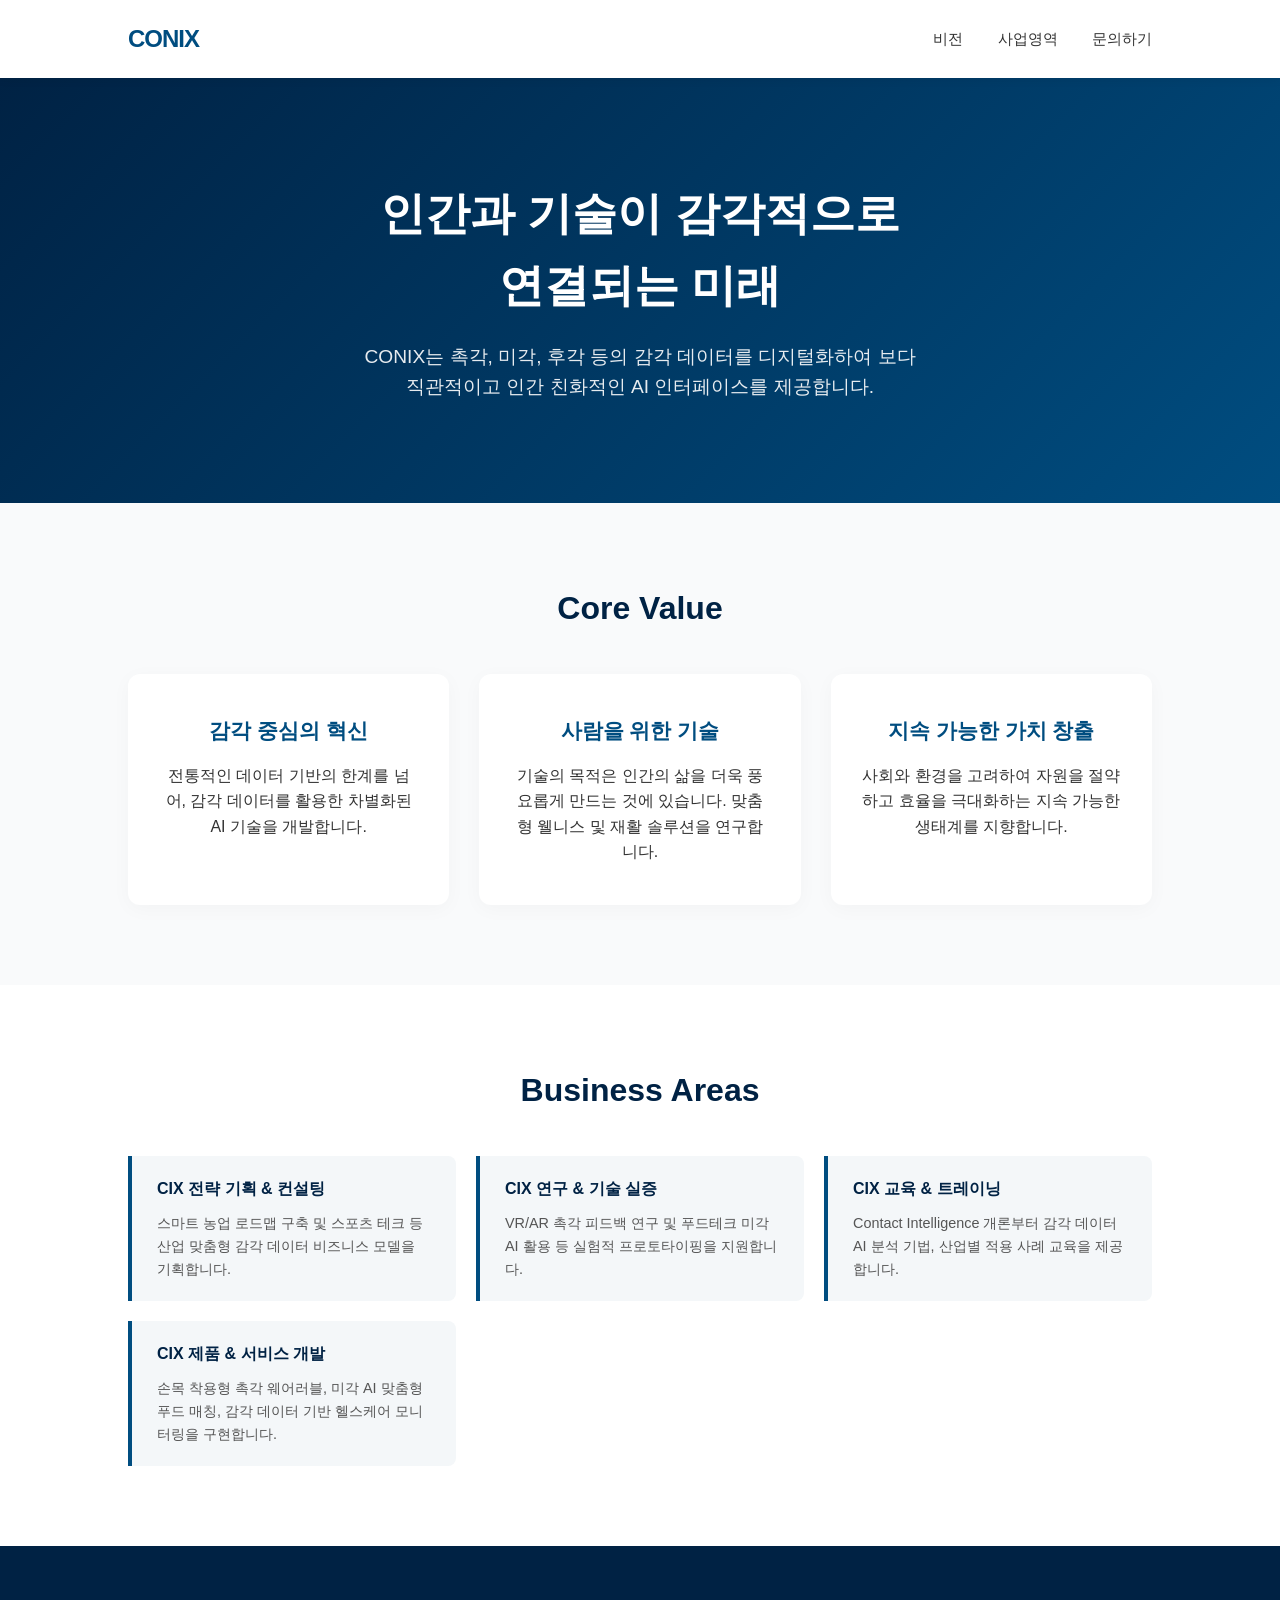
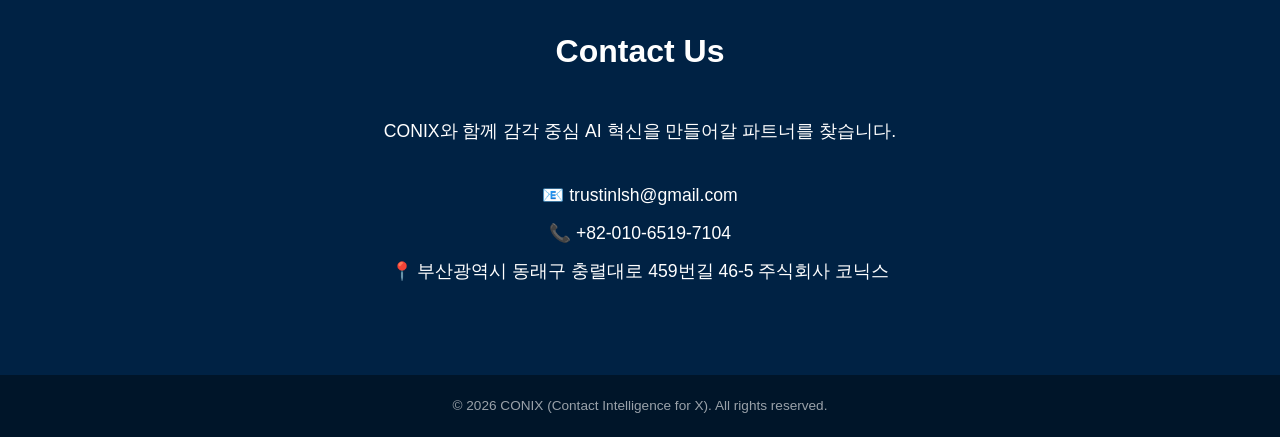
==== index.html @ 4a82a470 "Add files via upload" ====
<!DOCTYPE html>
<html lang="ko">
<head>
    <meta charset="UTF-8">
    <meta name="viewport" content="width=device-width, initial-scale=1.0">
    <title>CONIX | Contact Intelligence for X</title>
    <style>
        /* 기본 스타일 및 초기화 */
        * { margin: 0; padding: 0; box-sizing: border-box; font-family: 'Pretendard', -apple-system, sans-serif; }
        body { color: #333; line-height: 1.6; background-color: #f9fafb; }
        a { text-decoration: none; color: inherit; }
        
        /* 헤더 네비게이션 */
        header { background: #fff; padding: 20px 10%; display: flex; justify-content: space-between; align-items: center; box-shadow: 0 2px 10px rgba(0,0,0,0.05); position: sticky; top: 0; z-index: 1000; }
        .logo { font-size: 1.5rem; font-weight: 800; color: #004d80; letter-spacing: -1px; }
        .nav-links a { margin-left: 30px; font-weight: 500; font-size: 0.95rem; }
        .nav-links a:hover { color: #004d80; }

        /* 히어로 섹션 */
        .hero { background: linear-gradient(135deg, #002244 0%, #004d80 100%); color: white; padding: 100px 10%; text-align: center; }
        .hero h1 { font-size: 2.8rem; margin-bottom: 20px; font-weight: 700; word-break: keep-all; }
        .hero p { font-size: 1.2rem; opacity: 0.9; max-width: 600px; margin: 0 auto; word-break: keep-all; }
        
        /* 공통 섹션 스타일 */
        section { padding: 80px 10%; }
        .section-title { font-size: 2rem; color: #002244; margin-bottom: 40px; text-align: center; font-weight: 700; }

        /* 비전 & 미션 (About) */
        .about-grid { display: grid; grid-template-columns: repeat(auto-fit, minmax(300px, 1fr)); gap: 30px; }
        .about-card { background: #fff; padding: 40px 30px; border-radius: 12px; box-shadow: 0 4px 20px rgba(0,0,0,0.03); text-align: center; }
        .about-card h3 { color: #004d80; margin-bottom: 15px; font-size: 1.3rem; }

        /* 비즈니스 영역 (Services) */
        .services { background-color: #fff; }
        .service-grid { display: grid; grid-template-columns: repeat(auto-fit, minmax(250px, 1fr)); gap: 20px; }
        .service-item { border-left: 4px solid #004d80; padding: 20px 25px; background: #f4f7f9; border-radius: 0 8px 8px 0; }
        .service-item h4 { margin-bottom: 10px; color: #002244; }
        .service-item p { font-size: 0.9rem; color: #555; }

        /* 연락처 및 푸터 */
        .contact { background: #002244; color: white; text-align: center; }
        .contact p { margin-bottom: 10px; font-size: 1.1rem; }
        footer { background: #001529; color: rgba(255,255,255,0.6); text-align: center; padding: 20px; font-size: 0.85rem; }

        @media (max-width: 768px) {
            .hero h1 { font-size: 2rem; }
            .nav-links { display: none; }
        }
    </style>
</head>
<body>

    <header>
        <div class="logo">CONIX</div>
        <div class="nav-links">
            <a href="#about">비전</a>
            <a href="#services">사업영역</a>
            <a href="#contact">문의하기</a>
        </div>
    </header>

    <main>
        <section class="hero">
            <h1>인간과 기술이 감각적으로<br>연결되는 미래</h1>
            <p>CONIX는 촉각, 미각, 후각 등의 감각 데이터를 디지털화하여 보다 직관적이고 인간 친화적인 AI 인터페이스를 제공합니다.</p>
        </section>

        <section id="about">
            <h2 class="section-title">Core Value</h2>
            <div class="about-grid">
                <div class="about-card">
                    <h3>감각 중심의 혁신</h3>
                    <p>전통적인 데이터 기반의 한계를 넘어, 감각 데이터를 활용한 차별화된 AI 기술을 개발합니다.</p>
                </div>
                <div class="about-card">
                    <h3>사람을 위한 기술</h3>
                    <p>기술의 목적은 인간의 삶을 더욱 풍요롭게 만드는 것에 있습니다. 맞춤형 웰니스 및 재활 솔루션을 연구합니다.</p>
                </div>
                <div class="about-card">
                    <h3>지속 가능한 가치 창출</h3>
                    <p>사회와 환경을 고려하여 자원을 절약하고 효율을 극대화하는 지속 가능한 생태계를 지향합니다.</p>
                </div>
            </div>
        </section>

        <section id="services" class="services">
            <h2 class="section-title">Business Areas</h2>
            <div class="service-grid">
                <div class="service-item">
                    <h4>CIX 전략 기획 & 컨설팅</h4>
                    <p>스마트 농업 로드맵 구축 및 스포츠 테크 등 산업 맞춤형 감각 데이터 비즈니스 모델을 기획합니다.</p>
                </div>
                <div class="service-item">
                    <h4>CIX 연구 & 기술 실증</h4>
                    <p>VR/AR 촉각 피드백 연구 및 푸드테크 미각 AI 활용 등 실험적 프로토타이핑을 지원합니다.</p>
                </div>
                <div class="service-item">
                    <h4>CIX 교육 & 트레이닝</h4>
                    <p>Contact Intelligence 개론부터 감각 데이터 AI 분석 기법, 산업별 적용 사례 교육을 제공합니다.</p>
                </div>
                <div class="service-item">
                    <h4>CIX 제품 & 서비스 개발</h4>
                    <p>손목 착용형 촉각 웨어러블, 미각 AI 맞춤형 푸드 매칭, 감각 데이터 기반 헬스케어 모니터링을 구현합니다.</p>
                </div>
            </div>
        </section>

        <section id="contact" class="contact">
            <h2 class="section-title" style="color: white;">Contact Us</h2>
            <p>CONIX와 함께 감각 중심 AI 혁신을 만들어갈 파트너를 찾습니다.</p><br>
            <p>📧 trustinlsh@gmail.com</p>
            <p>📞 +82-010-6519-7104</p>
            <p>📍 부산광역시 동래구 충렬대로 459번길 46-5 주식회사 코닉스</p>
        </section>
    </main>

    <footer>
        <p>&copy; 2026 CONIX (Contact Intelligence for X). All rights reserved.</p>
    </footer>

</body>
</html>
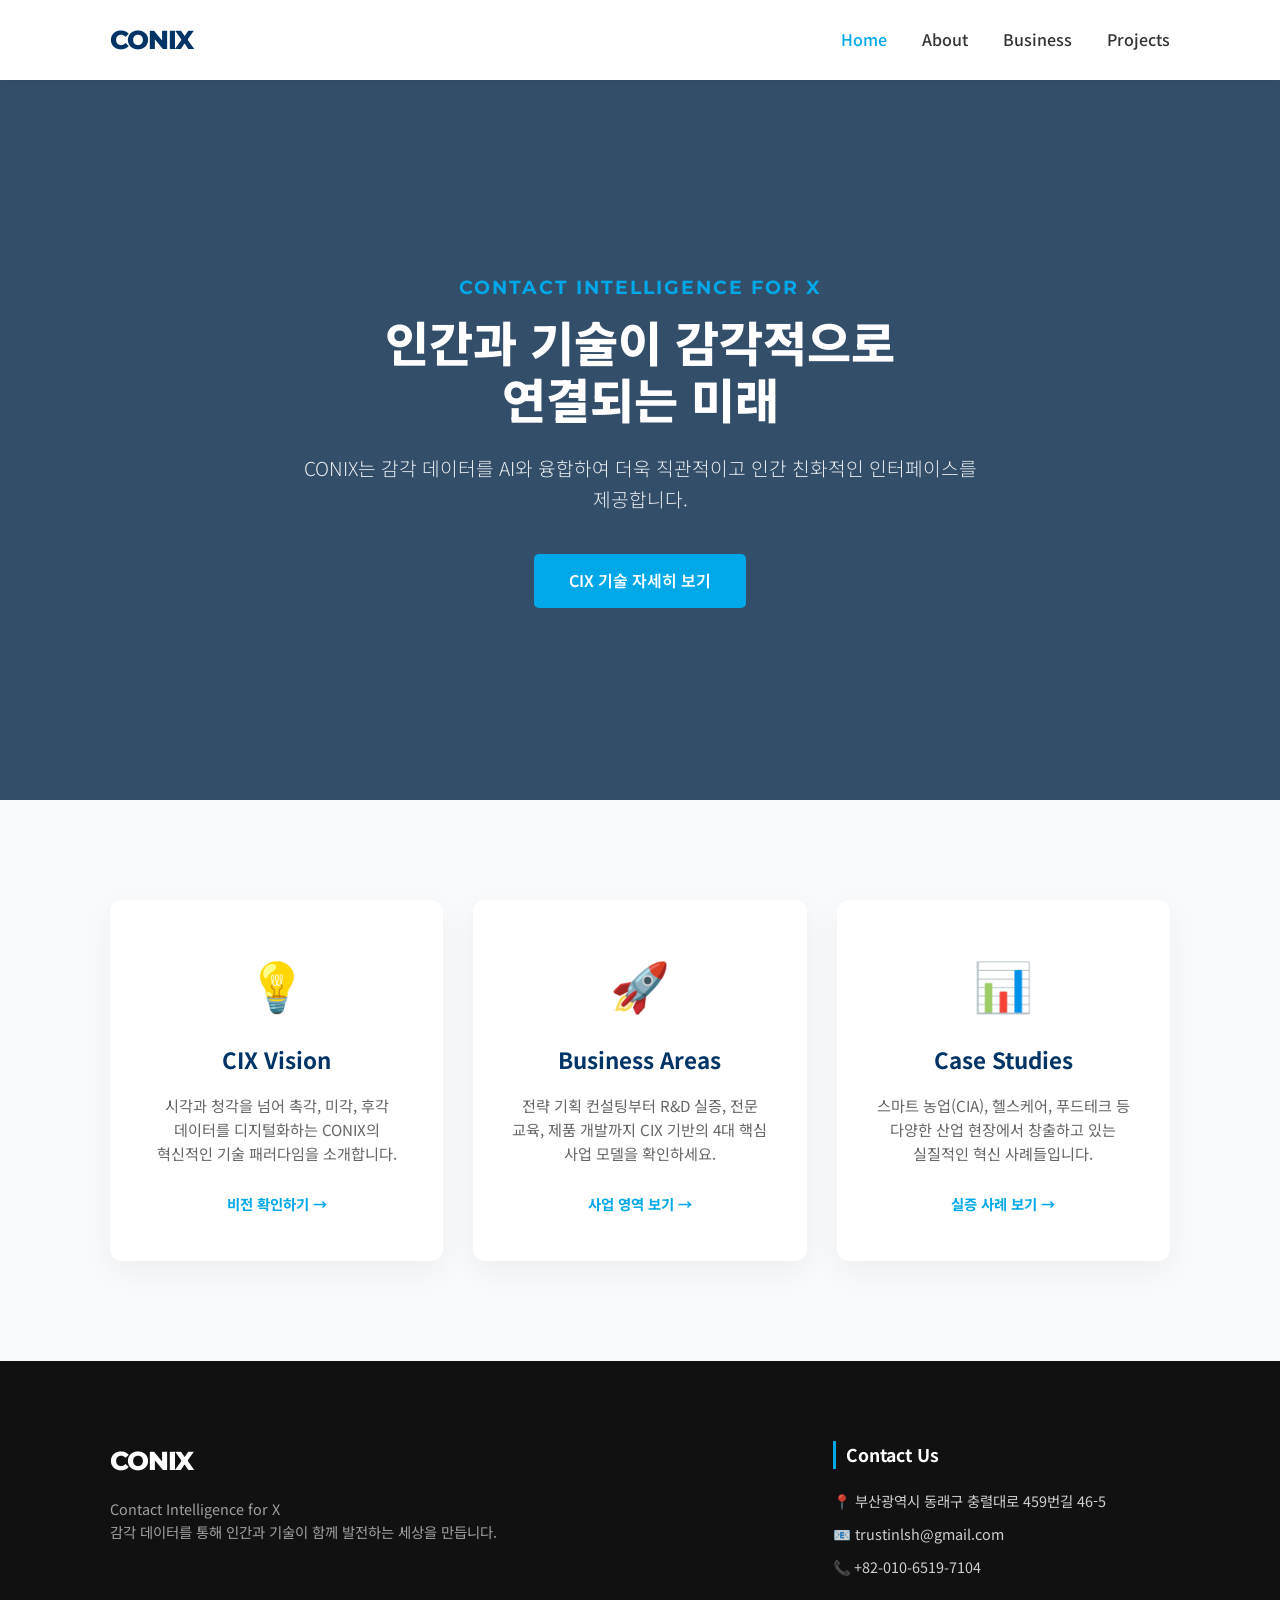
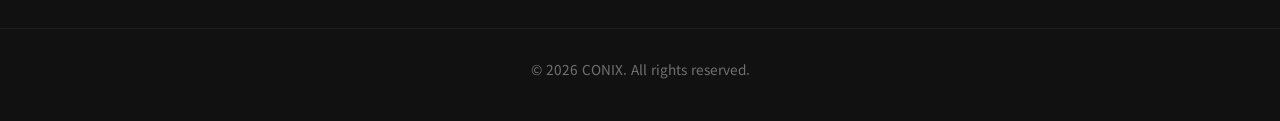
==== commit d9badf15: "Add files via upload" ====
--- a/index.html
+++ b/index.html
@@ -4,118 +4,73 @@
     <meta charset="UTF-8">
     <meta name="viewport" content="width=device-width, initial-scale=1.0">
     <title>CONIX | Contact Intelligence for X</title>
-    <style>
-        /* 기본 스타일 및 초기화 */
-        * { margin: 0; padding: 0; box-sizing: border-box; font-family: 'Pretendard', -apple-system, sans-serif; }
-        body { color: #333; line-height: 1.6; background-color: #f9fafb; }
-        a { text-decoration: none; color: inherit; }
-        
-        /* 헤더 네비게이션 */
-        header { background: #fff; padding: 20px 10%; display: flex; justify-content: space-between; align-items: center; box-shadow: 0 2px 10px rgba(0,0,0,0.05); position: sticky; top: 0; z-index: 1000; }
-        .logo { font-size: 1.5rem; font-weight: 800; color: #004d80; letter-spacing: -1px; }
-        .nav-links a { margin-left: 30px; font-weight: 500; font-size: 0.95rem; }
-        .nav-links a:hover { color: #004d80; }
-
-        /* 히어로 섹션 */
-        .hero { background: linear-gradient(135deg, #002244 0%, #004d80 100%); color: white; padding: 100px 10%; text-align: center; }
-        .hero h1 { font-size: 2.8rem; margin-bottom: 20px; font-weight: 700; word-break: keep-all; }
-        .hero p { font-size: 1.2rem; opacity: 0.9; max-width: 600px; margin: 0 auto; word-break: keep-all; }
-        
-        /* 공통 섹션 스타일 */
-        section { padding: 80px 10%; }
-        .section-title { font-size: 2rem; color: #002244; margin-bottom: 40px; text-align: center; font-weight: 700; }
-
-        /* 비전 & 미션 (About) */
-        .about-grid { display: grid; grid-template-columns: repeat(auto-fit, minmax(300px, 1fr)); gap: 30px; }
-        .about-card { background: #fff; padding: 40px 30px; border-radius: 12px; box-shadow: 0 4px 20px rgba(0,0,0,0.03); text-align: center; }
-        .about-card h3 { color: #004d80; margin-bottom: 15px; font-size: 1.3rem; }
-
-        /* 비즈니스 영역 (Services) */
-        .services { background-color: #fff; }
-        .service-grid { display: grid; grid-template-columns: repeat(auto-fit, minmax(250px, 1fr)); gap: 20px; }
-        .service-item { border-left: 4px solid #004d80; padding: 20px 25px; background: #f4f7f9; border-radius: 0 8px 8px 0; }
-        .service-item h4 { margin-bottom: 10px; color: #002244; }
-        .service-item p { font-size: 0.9rem; color: #555; }
-
-        /* 연락처 및 푸터 */
-        .contact { background: #002244; color: white; text-align: center; }
-        .contact p { margin-bottom: 10px; font-size: 1.1rem; }
-        footer { background: #001529; color: rgba(255,255,255,0.6); text-align: center; padding: 20px; font-size: 0.85rem; }
-
-        @media (max-width: 768px) {
-            .hero h1 { font-size: 2rem; }
-            .nav-links { display: none; }
-        }
-    </style>
-</head>
+    <link href="https://fonts.googleapis.com/css2?family=Noto+Sans+KR:wght@300;400;700&family=Montserrat:wght@700;800&display=swap" rel="stylesheet">
+    <link rel="stylesheet" href="style.css"> </head>
 <body>
 
-    <header>
-        <div class="logo">CONIX</div>
-        <div class="nav-links">
-            <a href="#about">비전</a>
-            <a href="#services">사업영역</a>
-            <a href="#contact">문의하기</a>
+    <nav>
+        <div class="container nav-container">
+            <div class="logo">CONIX</div>
+            <ul class="nav-links">
+                <li><a href="index.html" class="active">Home</a></li>
+                <li><a href="about.html">About</a></li>
+                <li><a href="business.html">Business</a></li>
+                <li><a href="projects.html">Projects</a></li>
+            </ul>
+        </div>
+    </nav>
+
+    <header class="hero">
+        <div class="container">
+            <h2 class="fade-in">Contact Intelligence for X</h2>
+            <h1 class="fade-in">인간과 기술이 감각적으로<br>연결되는 미래</h1>
+            <p class="fade-in">CONIX는 감각 데이터를 AI와 융합하여 더욱 직관적이고 인간 친화적인 인터페이스를 제공합니다.</p>
+            <a href="about.html" class="btn btn-primary fade-in">CIX 기술 자세히 보기</a>
         </div>
     </header>
 
-    <main>
-        <section class="hero">
-            <h1>인간과 기술이 감각적으로<br>연결되는 미래</h1>
-            <p>CONIX는 촉각, 미각, 후각 등의 감각 데이터를 디지털화하여 보다 직관적이고 인간 친화적인 AI 인터페이스를 제공합니다.</p>
-        </section>
-
-        <section id="about">
-            <h2 class="section-title">Core Value</h2>
-            <div class="about-grid">
-                <div class="about-card">
-                    <h3>감각 중심의 혁신</h3>
-                    <p>전통적인 데이터 기반의 한계를 넘어, 감각 데이터를 활용한 차별화된 AI 기술을 개발합니다.</p>
+    <section class="preview-section">
+        <div class="container">
+            <div class="preview-grid">
+                <div class="preview-card">
+                    <div class="icon">💡</div>
+                    <h3>CIX Vision</h3>
+                    <p>시각과 청각을 넘어 촉각, 미각, 후각 데이터를 디지털화하는 CONIX의 혁신적인 기술 패러다임을 소개합니다.</p>
+                    <a href="about.html" class="link-btn">비전 확인하기 &rarr;</a>
                 </div>
-                <div class="about-card">
-                    <h3>사람을 위한 기술</h3>
-                    <p>기술의 목적은 인간의 삶을 더욱 풍요롭게 만드는 것에 있습니다. 맞춤형 웰니스 및 재활 솔루션을 연구합니다.</p>
+                <div class="preview-card">
+                    <div class="icon">🚀</div>
+                    <h3>Business Areas</h3>
+                    <p>전략 기획 컨설팅부터 R&D 실증, 전문 교육, 제품 개발까지 CIX 기반의 4대 핵심 사업 모델을 확인하세요.</p>
+                    <a href="business.html" class="link-btn">사업 영역 보기 &rarr;</a>
                 </div>
-                <div class="about-card">
-                    <h3>지속 가능한 가치 창출</h3>
-                    <p>사회와 환경을 고려하여 자원을 절약하고 효율을 극대화하는 지속 가능한 생태계를 지향합니다.</p>
+                <div class="preview-card">
+                    <div class="icon">📊</div>
+                    <h3>Case Studies</h3>
+                    <p>스마트 농업(CIA), 헬스케어, 푸드테크 등 다양한 산업 현장에서 창출하고 있는 실질적인 혁신 사례들입니다.</p>
+                    <a href="projects.html" class="link-btn">실증 사례 보기 &rarr;</a>
                 </div>
             </div>
-        </section>
-
-        <section id="services" class="services">
-            <h2 class="section-title">Business Areas</h2>
-            <div class="service-grid">
-                <div class="service-item">
-                    <h4>CIX 전략 기획 & 컨설팅</h4>
-                    <p>스마트 농업 로드맵 구축 및 스포츠 테크 등 산업 맞춤형 감각 데이터 비즈니스 모델을 기획합니다.</p>
-                </div>
-                <div class="service-item">
-                    <h4>CIX 연구 & 기술 실증</h4>
-                    <p>VR/AR 촉각 피드백 연구 및 푸드테크 미각 AI 활용 등 실험적 프로토타이핑을 지원합니다.</p>
-                </div>
-                <div class="service-item">
-                    <h4>CIX 교육 & 트레이닝</h4>
-                    <p>Contact Intelligence 개론부터 감각 데이터 AI 분석 기법, 산업별 적용 사례 교육을 제공합니다.</p>
-                </div>
-                <div class="service-item">
-                    <h4>CIX 제품 & 서비스 개발</h4>
-                    <p>손목 착용형 촉각 웨어러블, 미각 AI 맞춤형 푸드 매칭, 감각 데이터 기반 헬스케어 모니터링을 구현합니다.</p>
-                </div>
-            </div>
-        </section>
-
-        <section id="contact" class="contact">
-            <h2 class="section-title" style="color: white;">Contact Us</h2>
-            <p>CONIX와 함께 감각 중심 AI 혁신을 만들어갈 파트너를 찾습니다.</p><br>
-            <p>📧 trustinlsh@gmail.com</p>
-            <p>📞 +82-010-6519-7104</p>
-            <p>📍 부산광역시 동래구 충렬대로 459번길 46-5 주식회사 코닉스</p>
-        </section>
-    </main>
+        </div>
+    </section>
 
     <footer>
-        <p>&copy; 2026 CONIX (Contact Intelligence for X). All rights reserved.</p>
+        <div class="container footer-grid">
+            <div class="footer-about">
+                <div class="logo">CONIX</div>
+                <p>Contact Intelligence for X</p>
+                <p>감각 데이터를 통해 인간과 기술이 함께 발전하는 세상을 만듭니다.</p>
+            </div>
+            <div class="footer-contact">
+                <h4>Contact Us</h4>
+                <p>📍 부산광역시 동래구 충렬대로 459번길 46-5</p>
+                <p>📧 trustinlsh@gmail.com</p>
+                <p>📞 +82-010-6519-7104</p>
+            </div>
+        </div>
+        <div class="copyright">
+            &copy; 2026 CONIX. All rights reserved.
+        </div>
     </footer>
 
 </body>
--- a/style.css
+++ b/style.css
@@ -0,0 +1,58 @@
+/* 기본 초기화 및 변수 */
+:root {
+    --primary-color: #003366; /* 신뢰감 있는 딥 블루 */
+    --accent-color: #00a8e8;  /* 혁신적인 라이트 블루 */
+    --text-color: #333;
+    --light-bg: #f8fafc;
+    --white: #ffffff;
+}
+
+* { margin: 0; padding: 0; box-sizing: border-box; }
+body { font-family: 'Noto Sans KR', sans-serif; color: var(--text-color); line-height: 1.6; background-color: var(--white); }
+.container { max-width: 1100px; margin: 0 auto; padding: 0 20px; }
+
+/* 네비게이션 */
+nav { background: var(--white); height: 80px; display: flex; align-items: center; position: sticky; top: 0; z-index: 1000; box-shadow: 0 2px 10px rgba(0,0,0,0.05); }
+.nav-container { display: flex; justify-content: space-between; align-items: center; width: 100%; }
+.logo { font-family: 'Montserrat', sans-serif; font-size: 1.6rem; font-weight: 800; color: var(--primary-color); letter-spacing: -1px; }
+.nav-links { list-style: none; display: flex; }
+.nav-links li { margin-left: 35px; }
+.nav-links a { text-decoration: none; color: var(--text-color); font-weight: 500; font-size: 1rem; transition: 0.3s; }
+.nav-links a:hover, .nav-links a.active { color: var(--accent-color); }
+
+/* 히어로 섹션 */
+.hero { background: linear-gradient(rgba(0, 34, 68, 0.8), rgba(0, 34, 68, 0.8)), url('https://images.unsplash.com/photo-1518770660439-4636190af475?auto=format&fit=crop&q=80') center/cover; height: 80vh; display: flex; align-items: center; color: var(--white); text-align: center; }
+.hero h2 { font-family: 'Montserrat', sans-serif; font-size: 1.2rem; font-weight: 700; color: var(--accent-color); margin-bottom: 10px; text-transform: uppercase; letter-spacing: 2px; }
+.hero h1 { font-size: 3rem; font-weight: 800; line-height: 1.2; margin-bottom: 25px; word-break: keep-all; }
+.hero p { font-size: 1.2rem; font-weight: 300; max-width: 700px; margin: 0 auto 40px; opacity: 0.9; word-break: keep-all; }
+
+/* 버튼 */
+.btn { display: inline-block; padding: 14px 35px; border-radius: 5px; text-decoration: none; font-weight: 600; transition: 0.3s; cursor: pointer; }
+.btn-primary { background-color: var(--accent-color); color: var(--white); }
+.btn-primary:hover { background-color: #008cc2; transform: translateY(-3px); }
+
+/* 프리뷰 카드 섹션 */
+.preview-section { padding: 100px 0; background-color: var(--light-bg); }
+.preview-grid { display: grid; grid-template-columns: repeat(auto-fit, minmax(300px, 1fr)); gap: 30px; }
+.preview-card { background: var(--white); padding: 45px 35px; border-radius: 12px; box-shadow: 0 10px 30px rgba(0,0,0,0.05); text-align: center; transition: 0.3s; }
+.preview-card:hover { transform: translateY(-10px); }
+.preview-card .icon { font-size: 3rem; margin-bottom: 20px; }
+.preview-card h3 { color: var(--primary-color); margin-bottom: 15px; font-size: 1.4rem; }
+.preview-card p { font-size: 0.95rem; color: #666; margin-bottom: 25px; word-break: keep-all; }
+.link-btn { color: var(--accent-color); text-decoration: none; font-weight: 700; font-size: 0.9rem; }
+
+/* 푸터 */
+footer { background-color: #111; color: var(--white); padding: 80px 0 40px; }
+.footer-grid { display: grid; grid-template-columns: 2fr 1fr; gap: 50px; margin-bottom: 40px; }
+.footer-about .logo { color: var(--white); margin-bottom: 15px; }
+.footer-about p { opacity: 0.6; font-size: 0.9rem; max-width: 400px; }
+.footer-contact h4 { margin-bottom: 20px; font-size: 1.1rem; border-left: 3px solid var(--accent-color); padding-left: 10px; }
+.footer-contact p { opacity: 0.8; font-size: 0.9rem; margin-bottom: 10px; }
+.copyright { border-top: 1px solid #333; padding-top: 30px; text-align: center; font-size: 0.85rem; opacity: 0.4; }
+
+/* 반응형 */
+@media (max-width: 768px) {
+    .hero h1 { font-size: 2.2rem; }
+    .footer-grid { grid-template-columns: 1fr; }
+    .nav-links { display: none; } /* 모바일에서는 간단하게 처리 */
+}
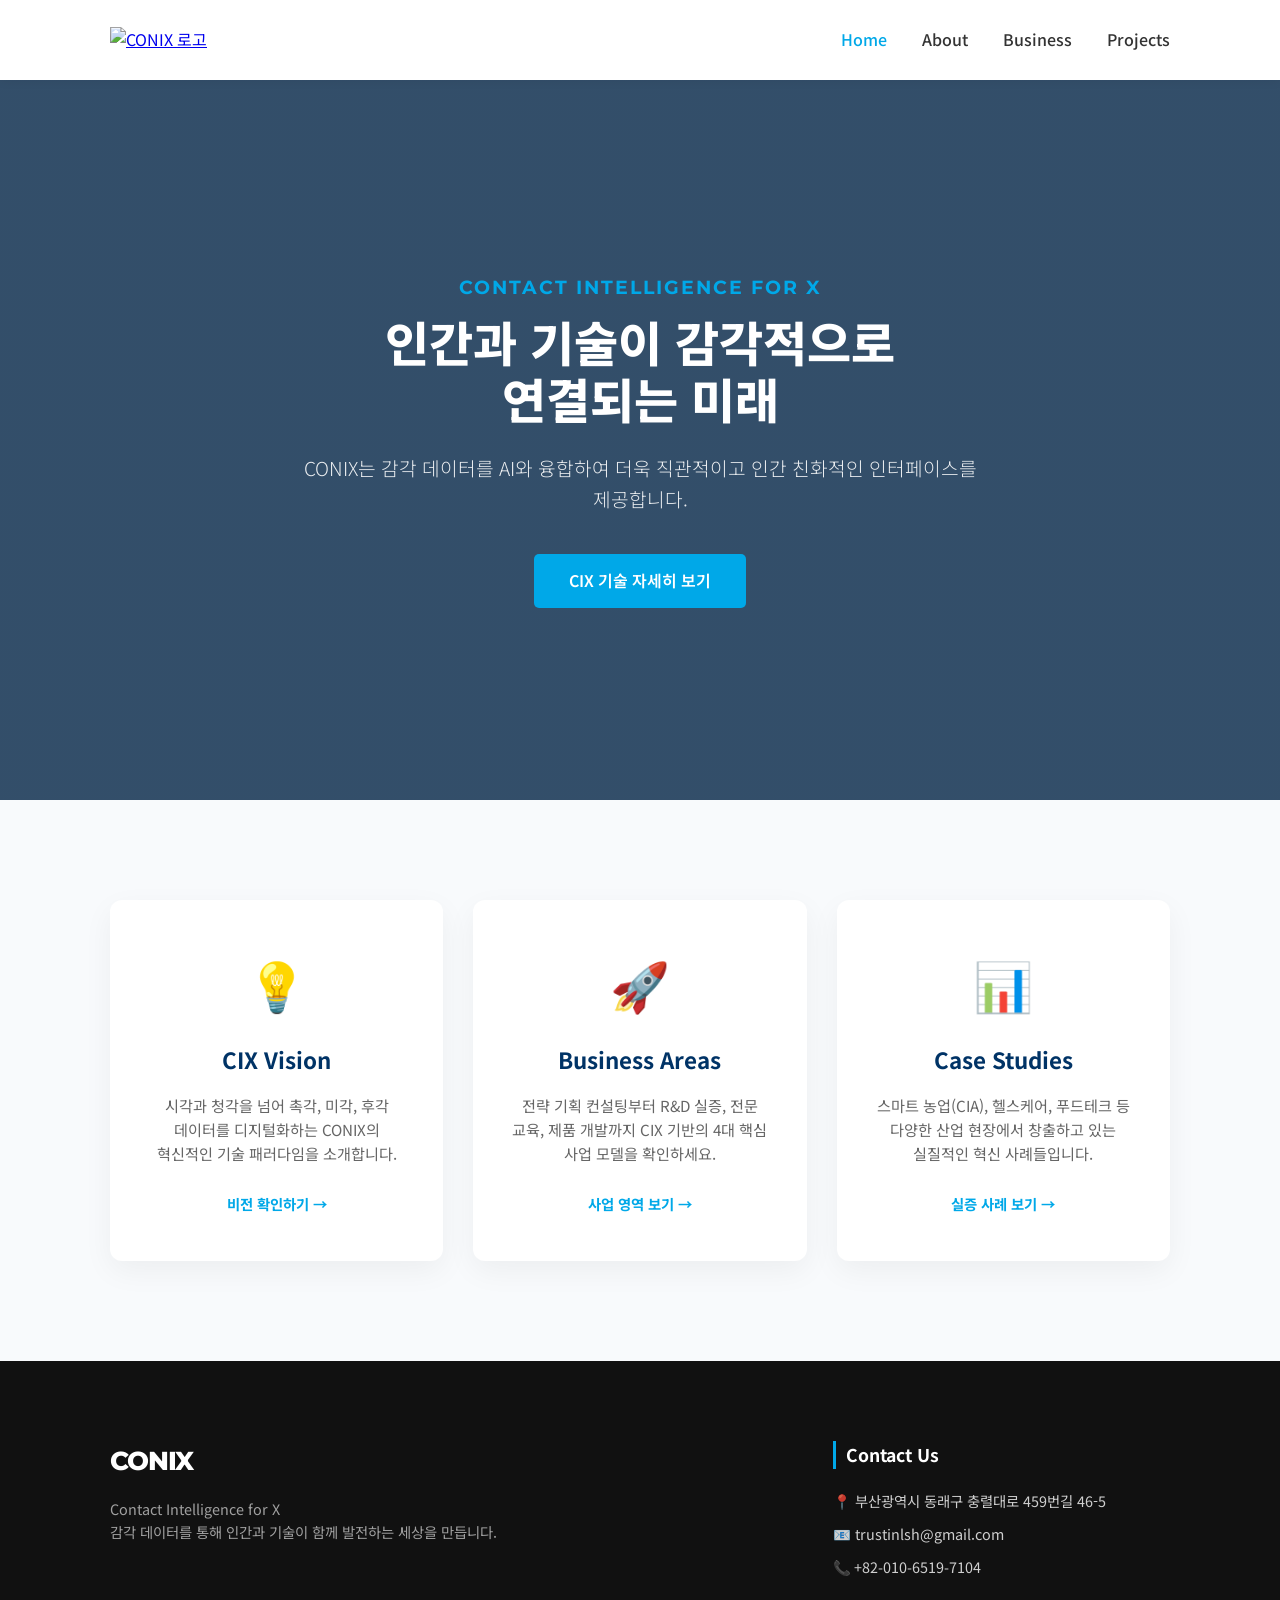
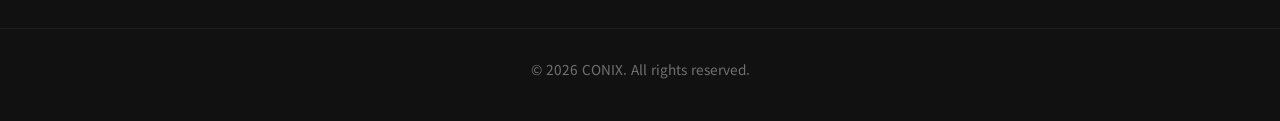
==== commit 8eff9419: "Update index.html" ====
--- a/index.html
+++ b/index.html
@@ -5,12 +5,14 @@
     <meta name="viewport" content="width=device-width, initial-scale=1.0">
     <title>CONIX | Contact Intelligence for X</title>
     <link href="https://fonts.googleapis.com/css2?family=Noto+Sans+KR:wght@300;400;700&family=Montserrat:wght@700;800&display=swap" rel="stylesheet">
-    <link rel="stylesheet" href="style.css"> </head>
+    <link rel="stylesheet" href="style.css">
+</head>
 <body>
-
     <nav>
         <div class="container nav-container">
-            <div class="logo">CONIX</div>
+            <a href="index.html" class="logo-link">
+            <img src="images/conix-logo.png" alt="CONIX 로고" class="logo-img">
+            </a>
             <ul class="nav-links">
                 <li><a href="index.html" class="active">Home</a></li>
                 <li><a href="about.html">About</a></li>
@@ -22,10 +24,10 @@
 
     <header class="hero">
         <div class="container">
-            <h2 class="fade-in">Contact Intelligence for X</h2>
-            <h1 class="fade-in">인간과 기술이 감각적으로<br>연결되는 미래</h1>
-            <p class="fade-in">CONIX는 감각 데이터를 AI와 융합하여 더욱 직관적이고 인간 친화적인 인터페이스를 제공합니다.</p>
-            <a href="about.html" class="btn btn-primary fade-in">CIX 기술 자세히 보기</a>
+            <h2>Contact Intelligence for X</h2>
+            <h1>인간과 기술이 감각적으로<br>연결되는 미래</h1>
+            <p>CONIX는 감각 데이터를 AI와 융합하여 더욱 직관적이고 인간 친화적인 인터페이스를 제공합니다.</p>
+            <a href="about.html" class="btn btn-primary">CIX 기술 자세히 보기</a>
         </div>
     </header>
 
@@ -72,6 +74,5 @@
             &copy; 2026 CONIX. All rights reserved.
         </div>
     </footer>
-
 </body>
-</html>+</html>
--- a/style.css
+++ b/style.css
@@ -1,7 +1,6 @@
-/* 기본 초기화 및 변수 */
 :root {
-    --primary-color: #003366; /* 신뢰감 있는 딥 블루 */
-    --accent-color: #00a8e8;  /* 혁신적인 라이트 블루 */
+    --primary-color: #003366;
+    --accent-color: #00a8e8;
     --text-color: #333;
     --light-bg: #f8fafc;
     --white: #ffffff;
@@ -11,7 +10,6 @@
 body { font-family: 'Noto Sans KR', sans-serif; color: var(--text-color); line-height: 1.6; background-color: var(--white); }
 .container { max-width: 1100px; margin: 0 auto; padding: 0 20px; }
 
-/* 네비게이션 */
 nav { background: var(--white); height: 80px; display: flex; align-items: center; position: sticky; top: 0; z-index: 1000; box-shadow: 0 2px 10px rgba(0,0,0,0.05); }
 .nav-container { display: flex; justify-content: space-between; align-items: center; width: 100%; }
 .logo { font-family: 'Montserrat', sans-serif; font-size: 1.6rem; font-weight: 800; color: var(--primary-color); letter-spacing: -1px; }
@@ -20,18 +18,14 @@
 .nav-links a { text-decoration: none; color: var(--text-color); font-weight: 500; font-size: 1rem; transition: 0.3s; }
 .nav-links a:hover, .nav-links a.active { color: var(--accent-color); }
 
-/* 히어로 섹션 */
 .hero { background: linear-gradient(rgba(0, 34, 68, 0.8), rgba(0, 34, 68, 0.8)), url('https://images.unsplash.com/photo-1518770660439-4636190af475?auto=format&fit=crop&q=80') center/cover; height: 80vh; display: flex; align-items: center; color: var(--white); text-align: center; }
 .hero h2 { font-family: 'Montserrat', sans-serif; font-size: 1.2rem; font-weight: 700; color: var(--accent-color); margin-bottom: 10px; text-transform: uppercase; letter-spacing: 2px; }
 .hero h1 { font-size: 3rem; font-weight: 800; line-height: 1.2; margin-bottom: 25px; word-break: keep-all; }
 .hero p { font-size: 1.2rem; font-weight: 300; max-width: 700px; margin: 0 auto 40px; opacity: 0.9; word-break: keep-all; }
 
-/* 버튼 */
-.btn { display: inline-block; padding: 14px 35px; border-radius: 5px; text-decoration: none; font-weight: 600; transition: 0.3s; cursor: pointer; }
+.btn { display: inline-block; padding: 14px 35px; border-radius: 5px; text-decoration: none; font-weight: 600; transition: 0.3s; cursor: pointer; border: none; }
 .btn-primary { background-color: var(--accent-color); color: var(--white); }
-.btn-primary:hover { background-color: #008cc2; transform: translateY(-3px); }
 
-/* 프리뷰 카드 섹션 */
 .preview-section { padding: 100px 0; background-color: var(--light-bg); }
 .preview-grid { display: grid; grid-template-columns: repeat(auto-fit, minmax(300px, 1fr)); gap: 30px; }
 .preview-card { background: var(--white); padding: 45px 35px; border-radius: 12px; box-shadow: 0 10px 30px rgba(0,0,0,0.05); text-align: center; transition: 0.3s; }
@@ -41,7 +35,6 @@
 .preview-card p { font-size: 0.95rem; color: #666; margin-bottom: 25px; word-break: keep-all; }
 .link-btn { color: var(--accent-color); text-decoration: none; font-weight: 700; font-size: 0.9rem; }
 
-/* 푸터 */
 footer { background-color: #111; color: var(--white); padding: 80px 0 40px; }
 .footer-grid { display: grid; grid-template-columns: 2fr 1fr; gap: 50px; margin-bottom: 40px; }
 .footer-about .logo { color: var(--white); margin-bottom: 15px; }
@@ -50,9 +43,8 @@
 .footer-contact p { opacity: 0.8; font-size: 0.9rem; margin-bottom: 10px; }
 .copyright { border-top: 1px solid #333; padding-top: 30px; text-align: center; font-size: 0.85rem; opacity: 0.4; }
 
-/* 반응형 */
 @media (max-width: 768px) {
     .hero h1 { font-size: 2.2rem; }
     .footer-grid { grid-template-columns: 1fr; }
-    .nav-links { display: none; } /* 모바일에서는 간단하게 처리 */
-}+    .nav-links { display: none; }
+}
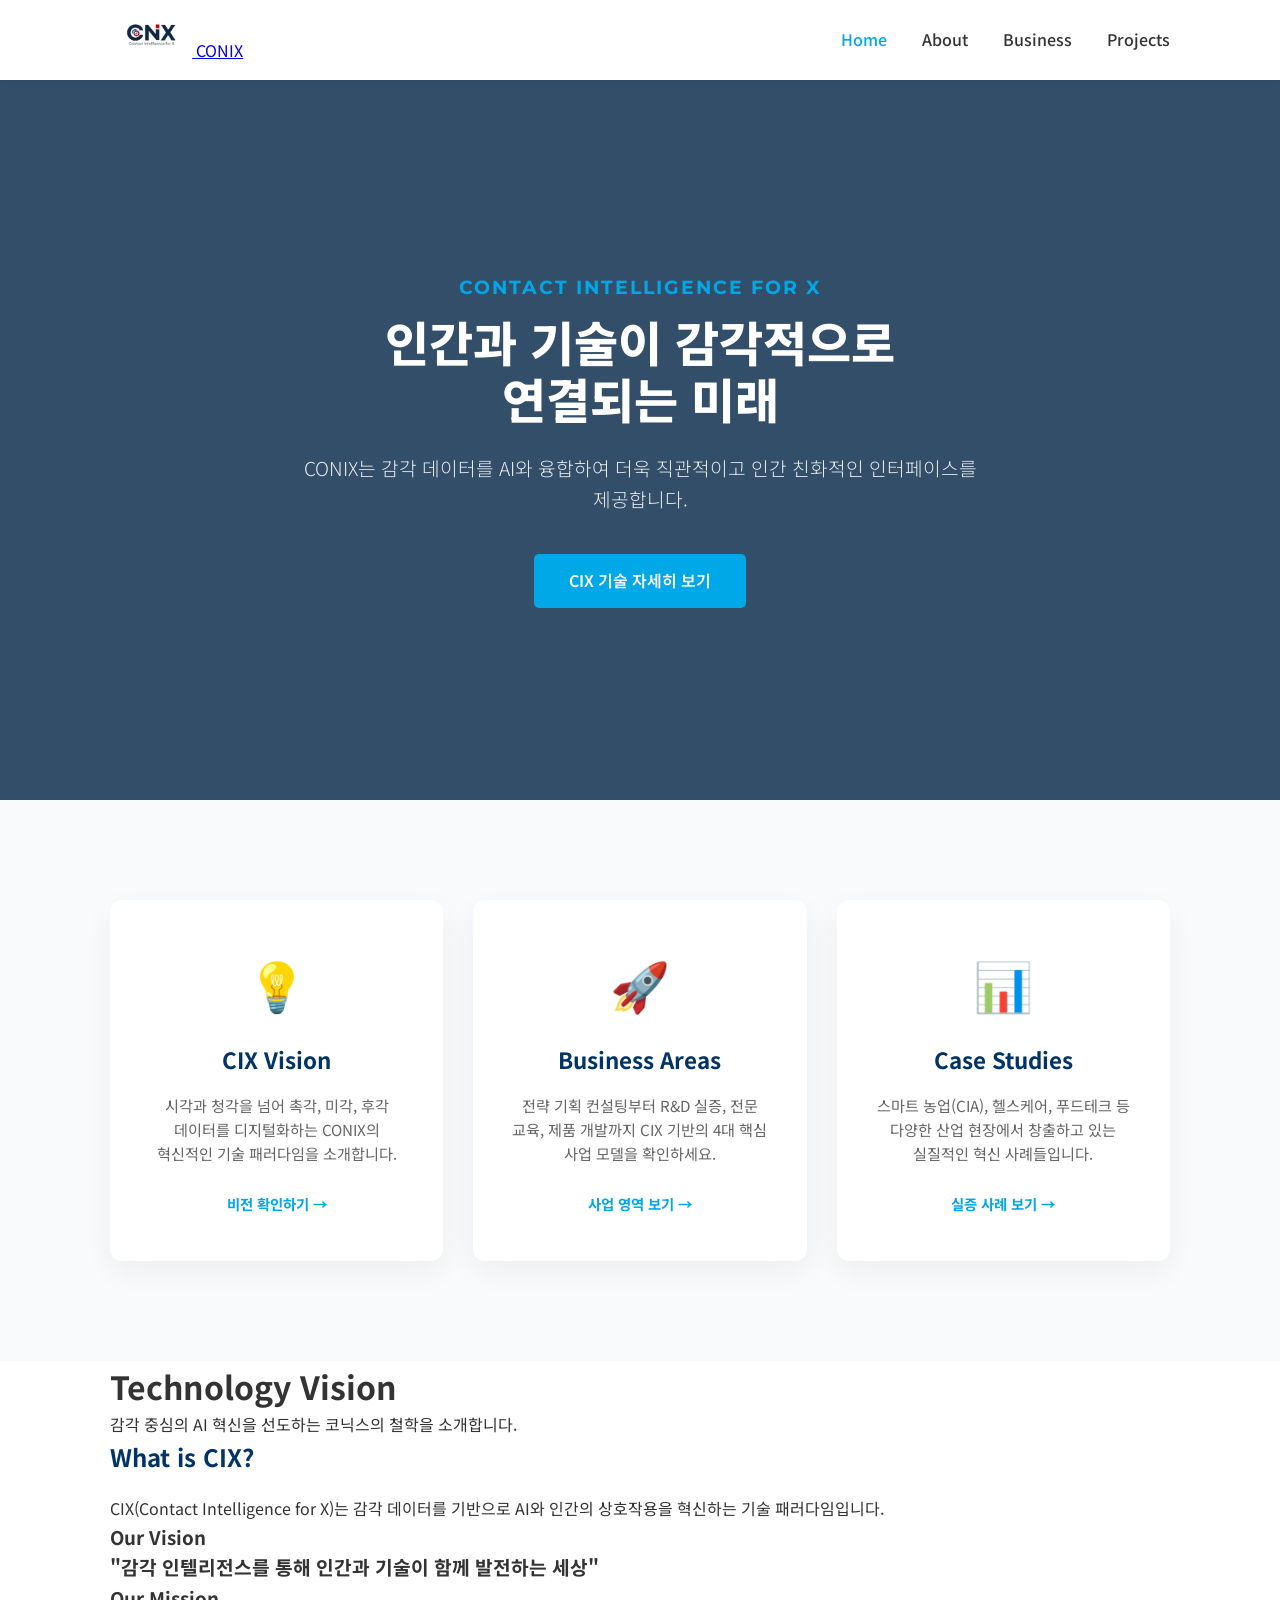
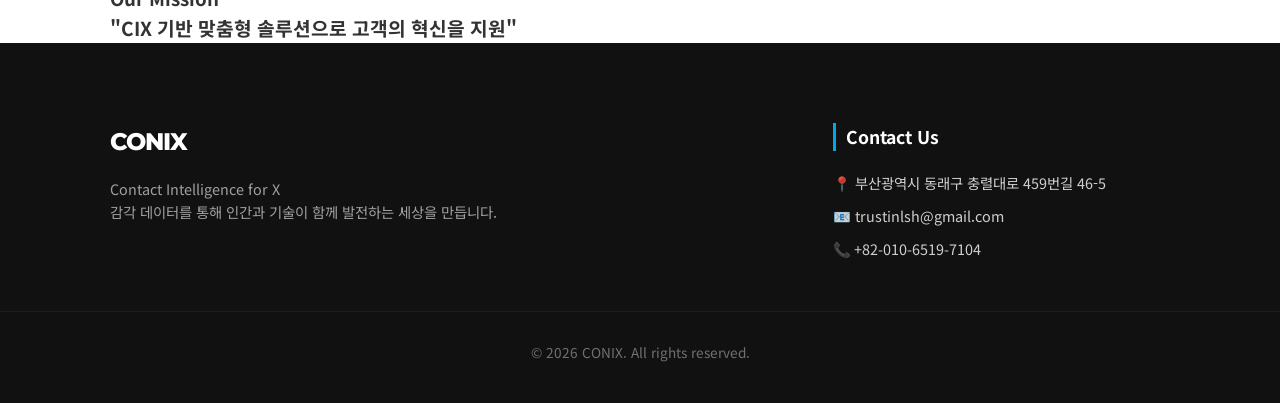
==== commit 9418189d: "Update index.html" ====
--- a/index.html
+++ b/index.html
@@ -8,19 +8,7 @@
     <link rel="stylesheet" href="style.css">
 </head>
 <body>
-    <nav>
-        <div class="container nav-container">
-            <a href="index.html" class="logo-link">
-            <img src="images/conix-logo.png" alt="CONIX 로고" class="logo-img">
-            </a>
-            <ul class="nav-links">
-                <li><a href="index.html" class="active">Home</a></li>
-                <li><a href="about.html">About</a></li>
-                <li><a href="business.html">Business</a></li>
-                <li><a href="projects.html">Projects</a></li>
-            </ul>
-        </div>
-    </nav>
+   <div id="header-placeholder"></div>
 
     <header class="hero">
         <div class="container">
@@ -56,23 +44,34 @@
         </div>
     </section>
 
-    <footer>
-        <div class="container footer-grid">
-            <div class="footer-about">
-                <div class="logo">CONIX</div>
-                <p>Contact Intelligence for X</p>
-                <p>감각 데이터를 통해 인간과 기술이 함께 발전하는 세상을 만듭니다.</p>
+   <body>
+    <div id="header-placeholder"></div>
+
+    <div class="sub-page-header">
+        <div class="container">
+            <h1>Technology Vision</h1>
+            <p>감각 중심의 AI 혁신을 선도하는 코닉스의 철학을 소개합니다.</p>
+        </div>
+    </div>
+
+    <section class="vision-section">
+        <div class="container">
+            <h2 style="color: var(--primary-color); margin-bottom: 20px;">What is CIX?</h2>
+            <p>CIX(Contact Intelligence for X)는 감각 데이터를 기반으로 AI와 인간의 상호작용을 혁신하는 기술 패러다임입니다.</p>
+            <div class="mission-box">
+                <h3>Our Vision</h3>
+                <p style="font-size: 1.2rem; font-weight: 700;">"감각 인텔리전스를 통해 인간과 기술이 함께 발전하는 세상"</p>
             </div>
-            <div class="footer-contact">
-                <h4>Contact Us</h4>
-                <p>📍 부산광역시 동래구 충렬대로 459번길 46-5</p>
-                <p>📧 trustinlsh@gmail.com</p>
-                <p>📞 +82-010-6519-7104</p>
+            <div class="mission-box" style="border-left-color: var(--primary-color);">
+                <h3>Our Mission</h3>
+                <p style="font-size: 1.2rem; font-weight: 700;">"CIX 기반 맞춤형 솔루션으로 고객의 혁신을 지원"</p>
             </div>
         </div>
-        <div class="copyright">
-            &copy; 2026 CONIX. All rights reserved.
-        </div>
-    </footer>
+    </section>
+
+    <div id="footer-placeholder"></div>
+
+    <script src="common.js"></script>
+</body>
 </body>
 </html>
--- a/style.css
+++ b/style.css
@@ -48,3 +48,14 @@
     .footer-grid { grid-template-columns: 1fr; }
     .nav-links { display: none; }
 }
+/* 로고 이미지 스타일 */
+.logo-link {
+    display: flex;
+    align-items: center;
+    text-decoration: none;
+}
+
+.logo-img {
+    height: 40px; /* 상단 메뉴바에 맞게 로고 크기 조절 */
+    width: auto;
+}
